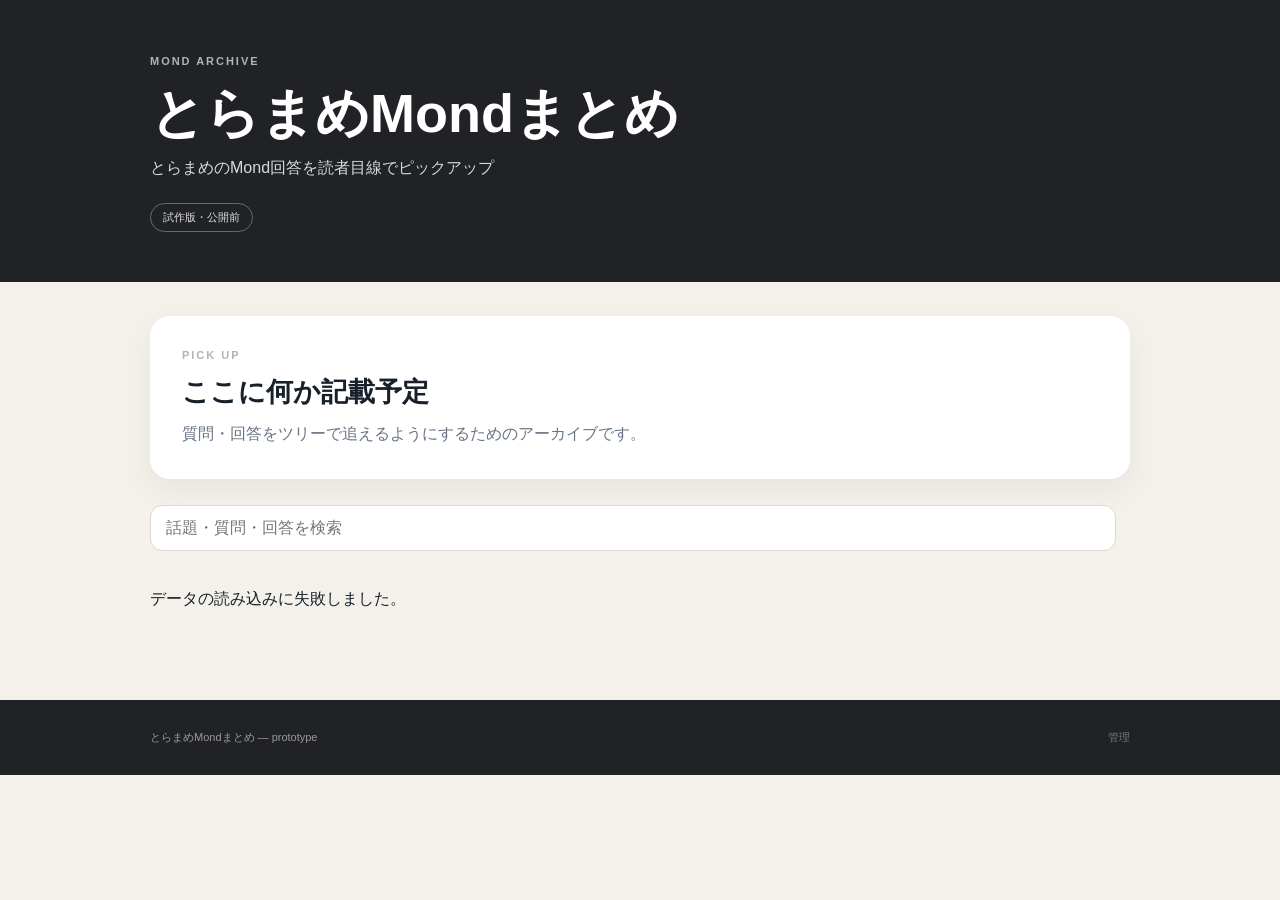
==== index.html @ af425914 "Add files via upload" ====
<!doctype html>
<html lang="ja"><head><meta charset="utf-8"><meta name="viewport" content="width=device-width,initial-scale=1">
<title>とらまめMondまとめ</title><style>
:root{--bg:#f4f1eb;--card:#fff;--soft:#faf9f6;--ink:#18212b;--muted:#687483;--line:#ddd8d0;--dark:#202226}*{box-sizing:border-box}html{margin:0;padding:0}body{margin:0;background:var(--bg);color:var(--ink);font-family:-apple-system,BlinkMacSystemFont,"Segoe UI","Noto Sans JP",sans-serif;line-height:1.8}.wrap{width:min(980px,calc(100% - 40px));margin:auto}.hero{background:var(--dark);color:white;padding:52px 0 50px}.eyebrow{font-size:11px;font-weight:800;letter-spacing:.18em;text-transform:uppercase;color:#aeb4bb}.hero h1{font-size:clamp(34px,6vw,54px);line-height:1.15;margin:10px 0}.hero p{margin:0;color:#d6d9dd;font-size:16px}.badge{display:inline-block;margin-top:20px;padding:4px 12px;border:1px solid #656a70;border-radius:999px;font-size:11px;color:#ddd}main{padding:34px 0 70px}.intro{padding:30px 32px;background:var(--card);border-radius:20px;box-shadow:0 12px 32px rgba(0,0,0,.055);margin-bottom:26px}.intro h2{font-size:27px;line-height:1.4;margin:8px 0}.intro p{margin:0;color:var(--muted)}.toolbar{display:flex;align-items:center;gap:14px;margin-bottom:34px}.search{flex:1;height:46px;border:1px solid var(--line);border-radius:12px;background:#fff;padding:0 15px;font:inherit;color:var(--ink);outline:none}.count{font-size:12px;color:#7b838d;white-space:nowrap}.topic{margin-bottom:58px}.topic-head{display:flex;justify-content:space-between;gap:20px;align-items:flex-start;margin-bottom:20px}.category{display:inline-block;background:#e8e5de;border-radius:999px;padding:2px 9px;font-size:10px;font-weight:800;letter-spacing:.1em}.topic h2{font-size:28px;line-height:1.35;margin:8px 0 2px}.desc{margin:0;color:#747d87}.pick{background:var(--dark);color:#fff;border-radius:999px;padding:4px 11px;font-size:10px;font-weight:800;letter-spacing:.12em;white-space:nowrap}.tree{position:relative;padding-left:34px}.tree:before{content:"";position:absolute;left:0;top:22px;bottom:20px;width:1px;background:#d3cec5}.node{position:relative;margin-bottom:20px}.node:before{content:"";position:absolute;left:0;top:35px;width:34px;height:1px;background:#d3cec5}.card{background:var(--card);border:1px solid var(--line);padding:20px 22px}.question{border-radius:16px 16px 10px 10px;background:var(--soft)}.answer{border-radius:10px 16px 16px 16px;margin-top:12px;margin-left:26px;position:relative}.answer:before{content:"";position:absolute;left:-14px;top:0;width:1px;height:100%;background:#e0dbd3}.label{display:flex;align-items:center;gap:8px;min-height:28px;color:#7a838d;font-size:10px;font-weight:900;letter-spacing:.14em;text-transform:uppercase;line-height:1}.avatar{display:block!important;width:28px!important;height:28px!important;min-width:28px!important;max-width:28px!important;min-height:28px!important;max-height:28px!important;flex:0 0 28px!important;border-radius:50%!important;object-fit:cover!important;margin:0!important;padding:0!important}.name{font-size:11px;font-weight:700;letter-spacing:0;text-transform:none;color:#707983;margin-left:1px}.body{margin-top:12px;font-size:16px;overflow-wrap:anywhere}.answer .body{font-size:17px}.links{display:flex;gap:16px;flex-wrap:wrap;margin-top:14px;font-size:12px}.links a{color:#66717c}footer{background:var(--dark);color:#999;padding:28px 0;font-size:11px}@media(max-width:650px){.wrap{width:calc(100% - 24px)}.hero{padding:40px 0}.intro{padding:23px}.intro h2{font-size:23px}.toolbar{display:block}.count{margin-top:7px}.topic-head{display:block}.pick{display:inline-block;margin-top:12px}.tree{padding-left:20px}.node:before{width:20px}.answer{margin-left:14px}.answer:before{left:-8px}.card{padding:17px}.avatar{width:26px!important;height:26px!important;min-width:26px!important;max-width:26px!important;min-height:26px!important;max-height:26px!important;flex-basis:26px!important}}
</style></head><body>
<header class="hero"><div class="wrap"><div class="eyebrow">MOND ARCHIVE</div><h1>とらまめMondまとめ</h1><p>とらまめのMond回答を読者目線でピックアップ</p><span class="badge">試作版・公開前</span></div></header>
<main class="wrap"><section class="intro"><div class="eyebrow">PICK UP</div><h2 id="sitePickupTitle">ここに何か記載予定</h2><p id="sitePickupDescription">質問・回答をツリーで追えるようにするためのアーカイブです。</p></section><div class="toolbar"><input id="search" class="search" type="search" placeholder="話題・質問・回答を検索" autocomplete="off"><span id="count" class="count"></span></div><section id="topics"></section></main><footer><div class="wrap" style="display:flex;justify-content:space-between;gap:16px;align-items:center"><span>とらまめMondまとめ — prototype</span><a href="admin/" style="color:#777;text-decoration:none;font-size:11px">管理</a></div></footer>
<script>
const esc=s=>String(s??'').replace(/[&<>"']/g,c=>({'&':'&amp;','<':'&lt;','>':'&gt;','"':'&quot;',"'":'&#39;'}[c]));const nl=s=>esc(s).replace(/\n/g,'<br>');
function nodeHTML(n){return `<article class="node"><div class="card question"><div class="label"><img class="avatar" src="anonymous.svg" alt="匿名"><span>QUESTION</span><span class="name">匿名</span></div><div class="body">${nl(n.question)}</div></div><div class="card answer"><div class="label"><img class="avatar" src="toramame-icon.jpg" alt="とらまめ"><span>ANSWER</span><span class="name">とらまめ</span></div><div class="body">${nl(n.answer)}</div><div class="links">${n.mond?`<a href="${esc(n.mond)}" target="_blank" rel="noopener">Mondで見る ↗</a>`:''}${n.x?`<a href="${esc(n.x)}" target="_blank" rel="noopener">Xで見る ↗</a>`:''}</div></div><div class="children"></div></article>`}
async function init(){const response=await fetch('data.json?v='+Date.now(),{cache:'no-store'});if(!response.ok)throw new Error('data.json '+response.status);const data=await response.json(),sec=document.getElementById('topics');
const site=data.site||{};
document.getElementById('siteTitle').textContent=site.title||'とらまめMondまとめ';
document.getElementById('siteSubtitle').textContent=site.subtitle||'';
document.getElementById('siteNotice').textContent=site.notice||'';
document.getElementById('sitePickupTitle').textContent=site.pickupTitle||'ここに何か記載予定';
document.getElementById('sitePickupDescription').textContent=site.pickupDescription||'質問・回答をツリーで追えるようにするためのアーカイブです。';function render(query=''){const q=query.trim().toLowerCase();sec.innerHTML='';let shown=0;for(const t of data.topics){const hay=[t.title,t.description,t.category,...t.nodes.flatMap(n=>[n.question,n.answer])].join(' ').toLowerCase();if(q&&!hay.includes(q))continue;shown++;const wrap=document.createElement('section');wrap.className='topic';wrap.innerHTML=`<div class="topic-head"><div><span class="category">${esc(t.category)}</span><h2>${esc(t.title)}</h2><p class="desc">${esc(t.description)}</p></div>${t.featured?'<span class="pick">PICK UP</span>':''}</div><div class="tree"></div>`;const tree=wrap.querySelector('.tree'),byId=Object.fromEntries(t.nodes.map(n=>[n.id,n]));function draw(id,parent){const n=byId[id];if(!n)return;const h=document.createElement('div');h.innerHTML=nodeHTML(n);const el=h.firstElementChild;parent.appendChild(el);const ch=el.querySelector('.children');(n.children||[]).forEach(cid=>draw(cid,ch))}t.nodes.filter(n=>n.type==='root').forEach(n=>draw(n.id,tree));sec.appendChild(wrap)}document.getElementById('count').textContent=`${shown} topics`}render();document.getElementById('search').addEventListener('input',e=>render(e.target.value))}init().catch(err=>{console.error(err);document.getElementById('topics').innerHTML='<p>データの読み込みに失敗しました。</p>'});
</script></body></html>
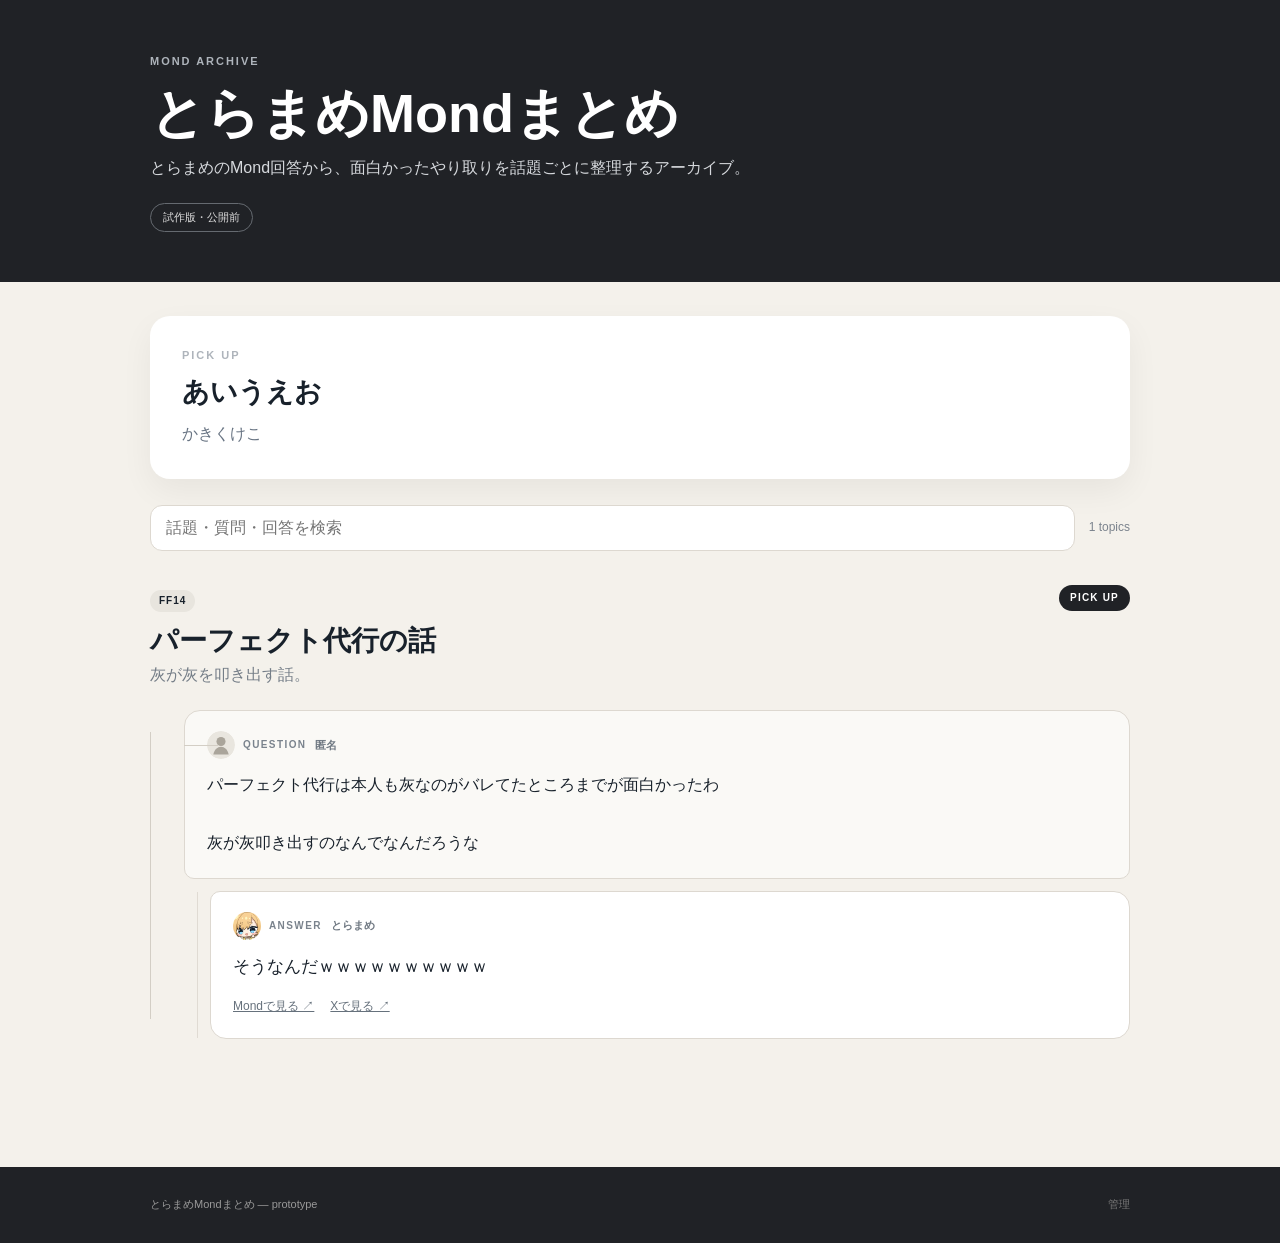
==== commit d313d279: "Add files via upload" ====
--- a/index.html
+++ b/index.html
@@ -3,7 +3,7 @@
 <title>とらまめMondまとめ</title><style>
 :root{--bg:#f4f1eb;--card:#fff;--soft:#faf9f6;--ink:#18212b;--muted:#687483;--line:#ddd8d0;--dark:#202226}*{box-sizing:border-box}html{margin:0;padding:0}body{margin:0;background:var(--bg);color:var(--ink);font-family:-apple-system,BlinkMacSystemFont,"Segoe UI","Noto Sans JP",sans-serif;line-height:1.8}.wrap{width:min(980px,calc(100% - 40px));margin:auto}.hero{background:var(--dark);color:white;padding:52px 0 50px}.eyebrow{font-size:11px;font-weight:800;letter-spacing:.18em;text-transform:uppercase;color:#aeb4bb}.hero h1{font-size:clamp(34px,6vw,54px);line-height:1.15;margin:10px 0}.hero p{margin:0;color:#d6d9dd;font-size:16px}.badge{display:inline-block;margin-top:20px;padding:4px 12px;border:1px solid #656a70;border-radius:999px;font-size:11px;color:#ddd}main{padding:34px 0 70px}.intro{padding:30px 32px;background:var(--card);border-radius:20px;box-shadow:0 12px 32px rgba(0,0,0,.055);margin-bottom:26px}.intro h2{font-size:27px;line-height:1.4;margin:8px 0}.intro p{margin:0;color:var(--muted)}.toolbar{display:flex;align-items:center;gap:14px;margin-bottom:34px}.search{flex:1;height:46px;border:1px solid var(--line);border-radius:12px;background:#fff;padding:0 15px;font:inherit;color:var(--ink);outline:none}.count{font-size:12px;color:#7b838d;white-space:nowrap}.topic{margin-bottom:58px}.topic-head{display:flex;justify-content:space-between;gap:20px;align-items:flex-start;margin-bottom:20px}.category{display:inline-block;background:#e8e5de;border-radius:999px;padding:2px 9px;font-size:10px;font-weight:800;letter-spacing:.1em}.topic h2{font-size:28px;line-height:1.35;margin:8px 0 2px}.desc{margin:0;color:#747d87}.pick{background:var(--dark);color:#fff;border-radius:999px;padding:4px 11px;font-size:10px;font-weight:800;letter-spacing:.12em;white-space:nowrap}.tree{position:relative;padding-left:34px}.tree:before{content:"";position:absolute;left:0;top:22px;bottom:20px;width:1px;background:#d3cec5}.node{position:relative;margin-bottom:20px}.node:before{content:"";position:absolute;left:0;top:35px;width:34px;height:1px;background:#d3cec5}.card{background:var(--card);border:1px solid var(--line);padding:20px 22px}.question{border-radius:16px 16px 10px 10px;background:var(--soft)}.answer{border-radius:10px 16px 16px 16px;margin-top:12px;margin-left:26px;position:relative}.answer:before{content:"";position:absolute;left:-14px;top:0;width:1px;height:100%;background:#e0dbd3}.label{display:flex;align-items:center;gap:8px;min-height:28px;color:#7a838d;font-size:10px;font-weight:900;letter-spacing:.14em;text-transform:uppercase;line-height:1}.avatar{display:block!important;width:28px!important;height:28px!important;min-width:28px!important;max-width:28px!important;min-height:28px!important;max-height:28px!important;flex:0 0 28px!important;border-radius:50%!important;object-fit:cover!important;margin:0!important;padding:0!important}.name{font-size:11px;font-weight:700;letter-spacing:0;text-transform:none;color:#707983;margin-left:1px}.body{margin-top:12px;font-size:16px;overflow-wrap:anywhere}.answer .body{font-size:17px}.links{display:flex;gap:16px;flex-wrap:wrap;margin-top:14px;font-size:12px}.links a{color:#66717c}footer{background:var(--dark);color:#999;padding:28px 0;font-size:11px}@media(max-width:650px){.wrap{width:calc(100% - 24px)}.hero{padding:40px 0}.intro{padding:23px}.intro h2{font-size:23px}.toolbar{display:block}.count{margin-top:7px}.topic-head{display:block}.pick{display:inline-block;margin-top:12px}.tree{padding-left:20px}.node:before{width:20px}.answer{margin-left:14px}.answer:before{left:-8px}.card{padding:17px}.avatar{width:26px!important;height:26px!important;min-width:26px!important;max-width:26px!important;min-height:26px!important;max-height:26px!important;flex-basis:26px!important}}
 </style></head><body>
-<header class="hero"><div class="wrap"><div class="eyebrow">MOND ARCHIVE</div><h1>とらまめMondまとめ</h1><p>とらまめのMond回答を読者目線でピックアップ</p><span class="badge">試作版・公開前</span></div></header>
+<header class="hero"><div class="wrap"><div class="eyebrow">MOND ARCHIVE</div><h1 id="siteTitle">とらまめMondまとめ</h1><p id="siteSubtitle">とらまめのMond回答を読者目線でピックアップ</p><span id="siteNotice" class="badge">試作版・公開前</span></div></header>
 <main class="wrap"><section class="intro"><div class="eyebrow">PICK UP</div><h2 id="sitePickupTitle">ここに何か記載予定</h2><p id="sitePickupDescription">質問・回答をツリーで追えるようにするためのアーカイブです。</p></section><div class="toolbar"><input id="search" class="search" type="search" placeholder="話題・質問・回答を検索" autocomplete="off"><span id="count" class="count"></span></div><section id="topics"></section></main><footer><div class="wrap" style="display:flex;justify-content:space-between;gap:16px;align-items:center"><span>とらまめMondまとめ — prototype</span><a href="admin/" style="color:#777;text-decoration:none;font-size:11px">管理</a></div></footer>
 <script>
 const esc=s=>String(s??'').replace(/[&<>"']/g,c=>({'&':'&amp;','<':'&lt;','>':'&gt;','"':'&quot;',"'":'&#39;'}[c]));const nl=s=>esc(s).replace(/\n/g,'<br>');
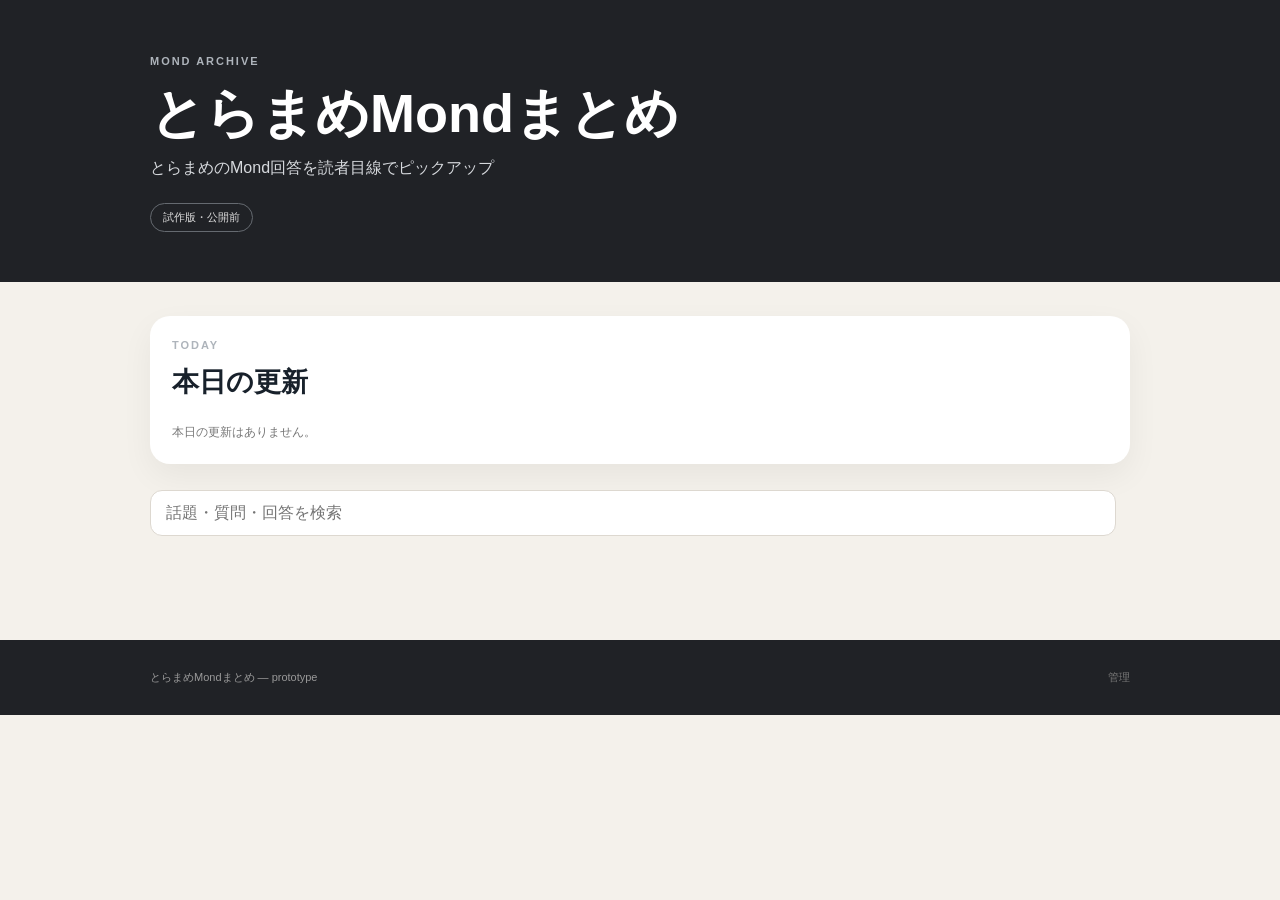
==== commit 5a730e99: "Add files via upload" ====
--- a/index.html
+++ b/index.html
@@ -2,9 +2,22 @@
 <html lang="ja"><head><meta charset="utf-8"><meta name="viewport" content="width=device-width,initial-scale=1">
 <title>とらまめMondまとめ</title><style>
 :root{--bg:#f4f1eb;--card:#fff;--soft:#faf9f6;--ink:#18212b;--muted:#687483;--line:#ddd8d0;--dark:#202226}*{box-sizing:border-box}html{margin:0;padding:0}body{margin:0;background:var(--bg);color:var(--ink);font-family:-apple-system,BlinkMacSystemFont,"Segoe UI","Noto Sans JP",sans-serif;line-height:1.8}.wrap{width:min(980px,calc(100% - 40px));margin:auto}.hero{background:var(--dark);color:white;padding:52px 0 50px}.eyebrow{font-size:11px;font-weight:800;letter-spacing:.18em;text-transform:uppercase;color:#aeb4bb}.hero h1{font-size:clamp(34px,6vw,54px);line-height:1.15;margin:10px 0}.hero p{margin:0;color:#d6d9dd;font-size:16px}.badge{display:inline-block;margin-top:20px;padding:4px 12px;border:1px solid #656a70;border-radius:999px;font-size:11px;color:#ddd}main{padding:34px 0 70px}.intro{padding:30px 32px;background:var(--card);border-radius:20px;box-shadow:0 12px 32px rgba(0,0,0,.055);margin-bottom:26px}.intro h2{font-size:27px;line-height:1.4;margin:8px 0}.intro p{margin:0;color:var(--muted)}.toolbar{display:flex;align-items:center;gap:14px;margin-bottom:34px}.search{flex:1;height:46px;border:1px solid var(--line);border-radius:12px;background:#fff;padding:0 15px;font:inherit;color:var(--ink);outline:none}.count{font-size:12px;color:#7b838d;white-space:nowrap}.topic{margin-bottom:58px}.topic-head{display:flex;justify-content:space-between;gap:20px;align-items:flex-start;margin-bottom:20px}.category{display:inline-block;background:#e8e5de;border-radius:999px;padding:2px 9px;font-size:10px;font-weight:800;letter-spacing:.1em}.topic h2{font-size:28px;line-height:1.35;margin:8px 0 2px}.desc{margin:0;color:#747d87}.pick{background:var(--dark);color:#fff;border-radius:999px;padding:4px 11px;font-size:10px;font-weight:800;letter-spacing:.12em;white-space:nowrap}.tree{position:relative;padding-left:34px}.tree:before{content:"";position:absolute;left:0;top:22px;bottom:20px;width:1px;background:#d3cec5}.node{position:relative;margin-bottom:20px}.node:before{content:"";position:absolute;left:0;top:35px;width:34px;height:1px;background:#d3cec5}.card{background:var(--card);border:1px solid var(--line);padding:20px 22px}.question{border-radius:16px 16px 10px 10px;background:var(--soft)}.answer{border-radius:10px 16px 16px 16px;margin-top:12px;margin-left:26px;position:relative}.answer:before{content:"";position:absolute;left:-14px;top:0;width:1px;height:100%;background:#e0dbd3}.label{display:flex;align-items:center;gap:8px;min-height:28px;color:#7a838d;font-size:10px;font-weight:900;letter-spacing:.14em;text-transform:uppercase;line-height:1}.avatar{display:block!important;width:28px!important;height:28px!important;min-width:28px!important;max-width:28px!important;min-height:28px!important;max-height:28px!important;flex:0 0 28px!important;border-radius:50%!important;object-fit:cover!important;margin:0!important;padding:0!important}.name{font-size:11px;font-weight:700;letter-spacing:0;text-transform:none;color:#707983;margin-left:1px}.body{margin-top:12px;font-size:16px;overflow-wrap:anywhere}.answer .body{font-size:17px}.links{display:flex;gap:16px;flex-wrap:wrap;margin-top:14px;font-size:12px}.links a{color:#66717c}footer{background:var(--dark);color:#999;padding:28px 0;font-size:11px}@media(max-width:650px){.wrap{width:calc(100% - 24px)}.hero{padding:40px 0}.intro{padding:23px}.intro h2{font-size:23px}.toolbar{display:block}.count{margin-top:7px}.topic-head{display:block}.pick{display:inline-block;margin-top:12px}.tree{padding-left:20px}.node:before{width:20px}.answer{margin-left:14px}.answer:before{left:-8px}.card{padding:17px}.avatar{width:26px!important;height:26px!important;min-width:26px!important;max-width:26px!important;min-height:26px!important;max-height:26px!important;flex-basis:26px!important}}
+
+.today-updates{padding:20px 22px}
+#todayUpdates{display:grid;gap:8px;margin-top:12px}
+.today-item{width:100%;display:flex;justify-content:space-between;align-items:center;gap:16px;text-align:left;border:1px solid #ded8cf;background:#fff;border-radius:10px;padding:11px 13px;cursor:pointer}
+.today-item strong{font-size:13px}
+.today-item span{font-size:10px;color:#777;white-space:nowrap}
+#todayUpdates>p{margin:8px 0 0;color:#777;font-size:12px}
+@media(max-width:650px){.today-item{align-items:flex-start;flex-direction:column;gap:3px}}
+
 </style></head><body>
 <header class="hero"><div class="wrap"><div class="eyebrow">MOND ARCHIVE</div><h1 id="siteTitle">とらまめMondまとめ</h1><p id="siteSubtitle">とらまめのMond回答を読者目線でピックアップ</p><span id="siteNotice" class="badge">試作版・公開前</span></div></header>
-<main class="wrap"><section class="intro"><div class="eyebrow">PICK UP</div><h2 id="sitePickupTitle">ここに何か記載予定</h2><p id="sitePickupDescription">質問・回答をツリーで追えるようにするためのアーカイブです。</p></section><div class="toolbar"><input id="search" class="search" type="search" placeholder="話題・質問・回答を検索" autocomplete="off"><span id="count" class="count"></span></div><section id="topics"></section></main><footer><div class="wrap" style="display:flex;justify-content:space-between;gap:16px;align-items:center"><span>とらまめMondまとめ — prototype</span><a href="admin/" style="color:#777;text-decoration:none;font-size:11px">管理</a></div></footer>
+<main class="wrap"><section class="intro today-updates">
+  <div class="eyebrow">TODAY</div>
+  <h2>本日の更新</h2>
+  <div id="todayUpdates"><p>本日の更新はありません。</p></div>
+</section><div class="toolbar"><input id="search" class="search" type="search" placeholder="話題・質問・回答を検索" autocomplete="off"><span id="count" class="count"></span></div><section id="topics"></section></main><footer><div class="wrap" style="display:flex;justify-content:space-between;gap:16px;align-items:center"><span>とらまめMondまとめ — prototype</span><a href="admin/" style="color:#777;text-decoration:none;font-size:11px">管理</a></div></footer>
 <script>
 const esc=s=>String(s??'').replace(/[&<>"']/g,c=>({'&':'&amp;','<':'&lt;','>':'&gt;','"':'&quot;',"'":'&#39;'}[c]));const nl=s=>esc(s).replace(/\n/g,'<br>');
 function nodeHTML(n){return `<article class="node"><div class="card question"><div class="label"><img class="avatar" src="anonymous.svg" alt="匿名"><span>QUESTION</span><span class="name">匿名</span></div><div class="body">${nl(n.question)}</div></div><div class="card answer"><div class="label"><img class="avatar" src="toramame-icon.jpg" alt="とらまめ"><span>ANSWER</span><span class="name">とらまめ</span></div><div class="body">${nl(n.answer)}</div><div class="links">${n.mond?`<a href="${esc(n.mond)}" target="_blank" rel="noopener">Mondで見る ↗</a>`:''}${n.x?`<a href="${esc(n.x)}" target="_blank" rel="noopener">Xで見る ↗</a>`:''}</div></div><div class="children"></div></article>`}
@@ -13,6 +26,38 @@
 document.getElementById('siteTitle').textContent=site.title||'とらまめMondまとめ';
 document.getElementById('siteSubtitle').textContent=site.subtitle||'';
 document.getElementById('siteNotice').textContent=site.notice||'';
-document.getElementById('sitePickupTitle').textContent=site.pickupTitle||'ここに何か記載予定';
-document.getElementById('sitePickupDescription').textContent=site.pickupDescription||'質問・回答をツリーで追えるようにするためのアーカイブです。';function render(query=''){const q=query.trim().toLowerCase();sec.innerHTML='';let shown=0;for(const t of data.topics){const hay=[t.title,t.description,t.category,...t.nodes.flatMap(n=>[n.question,n.answer])].join(' ').toLowerCase();if(q&&!hay.includes(q))continue;shown++;const wrap=document.createElement('section');wrap.className='topic';wrap.innerHTML=`<div class="topic-head"><div><span class="category">${esc(t.category)}</span><h2>${esc(t.title)}</h2><p class="desc">${esc(t.description)}</p></div>${t.featured?'<span class="pick">PICK UP</span>':''}</div><div class="tree"></div>`;const tree=wrap.querySelector('.tree'),byId=Object.fromEntries(t.nodes.map(n=>[n.id,n]));function draw(id,parent){const n=byId[id];if(!n)return;const h=document.createElement('div');h.innerHTML=nodeHTML(n);const el=h.firstElementChild;parent.appendChild(el);const ch=el.querySelector('.children');(n.children||[]).forEach(cid=>draw(cid,ch))}t.nodes.filter(n=>n.type==='root').forEach(n=>draw(n.id,tree));sec.appendChild(wrap)}document.getElementById('count').textContent=`${shown} topics`}render();document.getElementById('search').addEventListener('input',e=>render(e.target.value))}init().catch(err=>{console.error(err);document.getElementById('topics').innerHTML='<p>データの読み込みに失敗しました。</p>'});
+ const todayBox=document.getElementById('todayUpdates');
+ const today=new Date();
+ const todayKey=[today.getFullYear(),String(today.getMonth()+1).padStart(2,'0'),String(today.getDate()).padStart(2,'0')].join('-');
+ const todays=(data.topics||[])
+   .filter(t=>{
+     if(!t.updatedAt)return false;
+     const d=new Date(t.updatedAt);
+     const key=[d.getFullYear(),String(d.getMonth()+1).padStart(2,'0'),String(d.getDate()).padStart(2,'0')].join('-');
+     return key===todayKey;
+   })
+   .sort((a,b)=>new Date(b.updatedAt)-new Date(a.updatedAt));
+
+ if(todays.length){
+   const labels={created:"新しい話題を追加",question:"質問を追加",related:"関連質問を追加",updated:"内容を更新"};
+   todayBox.innerHTML=todays.map(t=>`
+     <button class="today-item" data-topic-id="${esc(t.id)}">
+       <strong>${esc(t.title)}</strong>
+       <span>${esc(labels[t.lastUpdateKind]||"内容を更新")}</span>
+     </button>
+   `).join('');
+ }else{
+   todayBox.innerHTML='<p>本日の更新はありません。</p>';
+ }
+function render(query=''){const q=query.trim().toLowerCase();sec.innerHTML='';let shown=0;for(const t of data.topics){const hay=[t.title,t.description,t.category,...t.nodes.flatMap(n=>[n.question,n.answer])].join(' ').toLowerCase();if(q&&!hay.includes(q))continue;shown++;const wrap=document.createElement('section');wrap.className='topic';wrap.innerHTML=`<div class="topic-head"><div><span class="category">${esc(t.category)}</span><h2>${esc(t.title)}</h2><p class="desc">${esc(t.description)}</p></div>${t.featured?'<span class="pick">PICK UP</span>':''}</div><div class="tree"></div>`;const tree=wrap.querySelector('.tree'),byId=Object.fromEntries(t.nodes.map(n=>[n.id,n]));function draw(id,parent){const n=byId[id];if(!n)return;const h=document.createElement('div');h.innerHTML=nodeHTML(n);const el=h.firstElementChild;parent.appendChild(el);const ch=el.querySelector('.children');(n.children||[]).forEach(cid=>draw(cid,ch))}t.nodes.filter(n=>n.type==='root').forEach(n=>draw(n.id,tree));sec.appendChild(wrap)}document.getElementById('count').textContent=`${shown} topics`}render();document.getElementById('search').addEventListener('input',e=>render(e.target.value))}
+ document.querySelectorAll('.today-item').forEach(btn=>{
+   btn.addEventListener('click',()=>{
+     const target=document.getElementById('topic-'+btn.dataset.topicId);
+     if(target)target.scrollIntoView({behavior:'smooth',block:'start'});
+   });
+ });
+
+}
+
+init().catch(err=>{console.error(err);document.getElementById('topics').innerHTML='<p>データの読み込みに失敗しました。</p>'});
 </script></body></html>
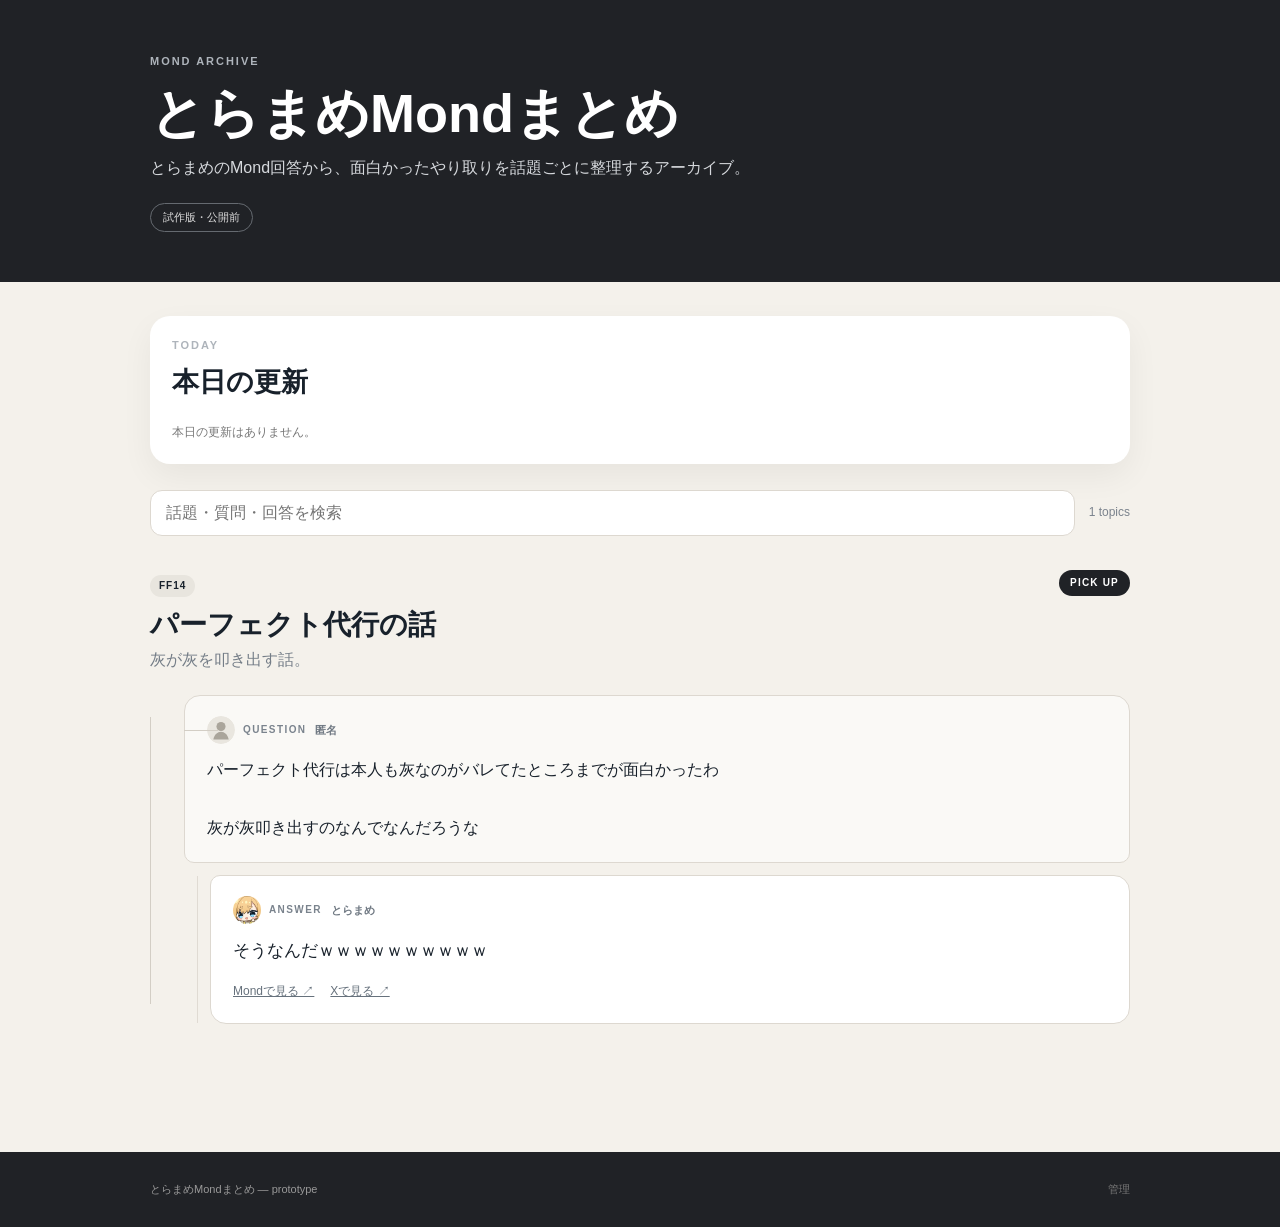
==== commit 8d97502c: "Add files via upload" ====
--- a/index.html
+++ b/index.html
@@ -19,45 +19,125 @@
   <div id="todayUpdates"><p>本日の更新はありません。</p></div>
 </section><div class="toolbar"><input id="search" class="search" type="search" placeholder="話題・質問・回答を検索" autocomplete="off"><span id="count" class="count"></span></div><section id="topics"></section></main><footer><div class="wrap" style="display:flex;justify-content:space-between;gap:16px;align-items:center"><span>とらまめMondまとめ — prototype</span><a href="admin/" style="color:#777;text-decoration:none;font-size:11px">管理</a></div></footer>
 <script>
-const esc=s=>String(s??'').replace(/[&<>"']/g,c=>({'&':'&amp;','<':'&lt;','>':'&gt;','"':'&quot;',"'":'&#39;'}[c]));const nl=s=>esc(s).replace(/\n/g,'<br>');
-function nodeHTML(n){return `<article class="node"><div class="card question"><div class="label"><img class="avatar" src="anonymous.svg" alt="匿名"><span>QUESTION</span><span class="name">匿名</span></div><div class="body">${nl(n.question)}</div></div><div class="card answer"><div class="label"><img class="avatar" src="toramame-icon.jpg" alt="とらまめ"><span>ANSWER</span><span class="name">とらまめ</span></div><div class="body">${nl(n.answer)}</div><div class="links">${n.mond?`<a href="${esc(n.mond)}" target="_blank" rel="noopener">Mondで見る ↗</a>`:''}${n.x?`<a href="${esc(n.x)}" target="_blank" rel="noopener">Xで見る ↗</a>`:''}</div></div><div class="children"></div></article>`}
-async function init(){const response=await fetch('data.json?v='+Date.now(),{cache:'no-store'});if(!response.ok)throw new Error('data.json '+response.status);const data=await response.json(),sec=document.getElementById('topics');
-const site=data.site||{};
-document.getElementById('siteTitle').textContent=site.title||'とらまめMondまとめ';
-document.getElementById('siteSubtitle').textContent=site.subtitle||'';
-document.getElementById('siteNotice').textContent=site.notice||'';
- const todayBox=document.getElementById('todayUpdates');
- const today=new Date();
- const todayKey=[today.getFullYear(),String(today.getMonth()+1).padStart(2,'0'),String(today.getDate()).padStart(2,'0')].join('-');
- const todays=(data.topics||[])
-   .filter(t=>{
-     if(!t.updatedAt)return false;
-     const d=new Date(t.updatedAt);
-     const key=[d.getFullYear(),String(d.getMonth()+1).padStart(2,'0'),String(d.getDate()).padStart(2,'0')].join('-');
-     return key===todayKey;
-   })
-   .sort((a,b)=>new Date(b.updatedAt)-new Date(a.updatedAt));
 
- if(todays.length){
-   const labels={created:"新しい話題を追加",question:"質問を追加",related:"関連質問を追加",updated:"内容を更新"};
-   todayBox.innerHTML=todays.map(t=>`
-     <button class="today-item" data-topic-id="${esc(t.id)}">
-       <strong>${esc(t.title)}</strong>
-       <span>${esc(labels[t.lastUpdateKind]||"内容を更新")}</span>
-     </button>
-   `).join('');
- }else{
-   todayBox.innerHTML='<p>本日の更新はありません。</p>';
- }
-function render(query=''){const q=query.trim().toLowerCase();sec.innerHTML='';let shown=0;for(const t of data.topics){const hay=[t.title,t.description,t.category,...t.nodes.flatMap(n=>[n.question,n.answer])].join(' ').toLowerCase();if(q&&!hay.includes(q))continue;shown++;const wrap=document.createElement('section');wrap.className='topic';wrap.innerHTML=`<div class="topic-head"><div><span class="category">${esc(t.category)}</span><h2>${esc(t.title)}</h2><p class="desc">${esc(t.description)}</p></div>${t.featured?'<span class="pick">PICK UP</span>':''}</div><div class="tree"></div>`;const tree=wrap.querySelector('.tree'),byId=Object.fromEntries(t.nodes.map(n=>[n.id,n]));function draw(id,parent){const n=byId[id];if(!n)return;const h=document.createElement('div');h.innerHTML=nodeHTML(n);const el=h.firstElementChild;parent.appendChild(el);const ch=el.querySelector('.children');(n.children||[]).forEach(cid=>draw(cid,ch))}t.nodes.filter(n=>n.type==='root').forEach(n=>draw(n.id,tree));sec.appendChild(wrap)}document.getElementById('count').textContent=`${shown} topics`}render();document.getElementById('search').addEventListener('input',e=>render(e.target.value))}
- document.querySelectorAll('.today-item').forEach(btn=>{
-   btn.addEventListener('click',()=>{
-     const target=document.getElementById('topic-'+btn.dataset.topicId);
-     if(target)target.scrollIntoView({behavior:'smooth',block:'start'});
-   });
- });
+const esc=s=>String(s??'').replace(/[&<>"']/g,c=>({'&':'&amp;','<':'&lt;','>':'&gt;','"':'&quot;',"'":'&#39;'}[c]));
+const nl=s=>esc(s).replace(/\n/g,'<br>');
 
+function nodeHTML(n){
+  return `<article class="node">
+    <div class="card question">
+      <div class="label"><img class="avatar" src="anonymous.svg" alt="匿名"><span>QUESTION</span><span class="name">匿名</span></div>
+      <div class="body">${nl(n.question)}</div>
+    </div>
+    <div class="card answer">
+      <div class="label"><img class="avatar" src="toramame-icon.jpg" alt="とらまめ"><span>ANSWER</span><span class="name">とらまめ</span></div>
+      <div class="body">${nl(n.answer)}</div>
+      <div class="links">
+        ${n.mond?`<a href="${esc(n.mond)}" target="_blank" rel="noopener">Mondで見る ↗</a>`:''}
+        ${n.x?`<a href="${esc(n.x)}" target="_blank" rel="noopener">Xで見る ↗</a>`:''}
+      </div>
+    </div>
+    <div class="children"></div>
+  </article>`;
 }
 
-init().catch(err=>{console.error(err);document.getElementById('topics').innerHTML='<p>データの読み込みに失敗しました。</p>'});
+function localDateKey(value){
+  const d=value instanceof Date ? value : new Date(value);
+  if(Number.isNaN(d.getTime())) return "";
+  return [d.getFullYear(),String(d.getMonth()+1).padStart(2,'0'),String(d.getDate()).padStart(2,'0')].join('-');
+}
+
+async function init(){
+  const response=await fetch('data.json?v='+Date.now(),{cache:'no-store'});
+  if(!response.ok) throw new Error('data.json '+response.status);
+
+  const data=await response.json();
+  const sec=document.getElementById('topics');
+  const site=data.site||{};
+
+  document.getElementById('siteTitle').textContent=site.title||'とらまめMondまとめ';
+  document.getElementById('siteSubtitle').textContent=site.subtitle||'';
+  document.getElementById('siteNotice').textContent=site.notice||'';
+
+  const todayBox=document.getElementById('todayUpdates');
+  const todayKey=localDateKey(new Date());
+  const todays=(data.topics||[])
+    .filter(t=>t.updatedAt && localDateKey(t.updatedAt)===todayKey)
+    .sort((a,b)=>new Date(b.updatedAt)-new Date(a.updatedAt));
+
+  if(todays.length){
+    const labels={created:"新しい話題を追加",question:"質問を追加",related:"関連質問を追加",updated:"内容を更新"};
+    todayBox.innerHTML=todays.map(t=>`
+      <button class="today-item" data-topic-id="${esc(t.id)}">
+        <strong>${esc(t.title)}</strong>
+        <span>${esc(labels[t.lastUpdateKind]||"内容を更新")}</span>
+      </button>
+    `).join('');
+  }else{
+    todayBox.innerHTML='<p>本日の更新はありません。</p>';
+  }
+
+  function render(query=''){
+    const q=query.trim().toLowerCase();
+    sec.innerHTML='';
+    let shown=0;
+
+    for(const t of (data.topics||[])){
+      const allNodes=[];
+      const collect=nodes=>{
+        for(const n of (nodes||[])){
+          allNodes.push(n);
+          if(Array.isArray(n.children) && n.children.length && typeof n.children[0]==='object') collect(n.children);
+        }
+      };
+      collect(t.nodes);
+
+      const hay=[t.title,t.description,t.category,...allNodes.flatMap(n=>[n.question,n.answer])].join(' ').toLowerCase();
+      if(q && !hay.includes(q)) continue;
+
+      shown++;
+      const wrap=document.createElement('section');
+      wrap.className='topic';
+      wrap.id='topic-'+t.id;
+      wrap.innerHTML=`<div class="topic-head"><div><span class="category">${esc(t.category)}</span><h2>${esc(t.title)}</h2><p class="desc">${esc(t.description)}</p></div>${t.featured?'<span class="pick">PICK UP</span>':''}</div><div class="tree"></div>`;
+      const tree=wrap.querySelector('.tree');
+
+      // Support both old ID-reference children and current nested-object children.
+      const byId=Object.fromEntries((t.nodes||[]).filter(n=>n&&n.id).map(n=>[n.id,n]));
+      function drawNode(n,parent){
+        if(!n)return;
+        const h=document.createElement('div');
+        h.innerHTML=nodeHTML(n);
+        const el=h.firstElementChild;
+        parent.appendChild(el);
+        const ch=el.querySelector('.children');
+        for(const child of (n.children||[])){
+          if(typeof child==='string') drawNode(byId[child],ch);
+          else drawNode(child,ch);
+        }
+      }
+      for(const n of (t.nodes||[])){
+        if(n.type==='root') drawNode(n,tree);
+      }
+      sec.appendChild(wrap);
+    }
+    document.getElementById('count').textContent=`${shown} topics`;
+  }
+
+  render();
+  document.getElementById('search').addEventListener('input',e=>render(e.target.value));
+
+  document.querySelectorAll('.today-item').forEach(btn=>{
+    btn.addEventListener('click',()=>{
+      const target=document.getElementById('topic-'+btn.dataset.topicId);
+      if(target) target.scrollIntoView({behavior:'smooth',block:'start'});
+    });
+  });
+}
+
+init().catch(err=>{
+  console.error(err);
+  document.getElementById('topics').innerHTML='<p>データの読み込みに失敗しました。</p>';
+});
+
 </script></body></html>
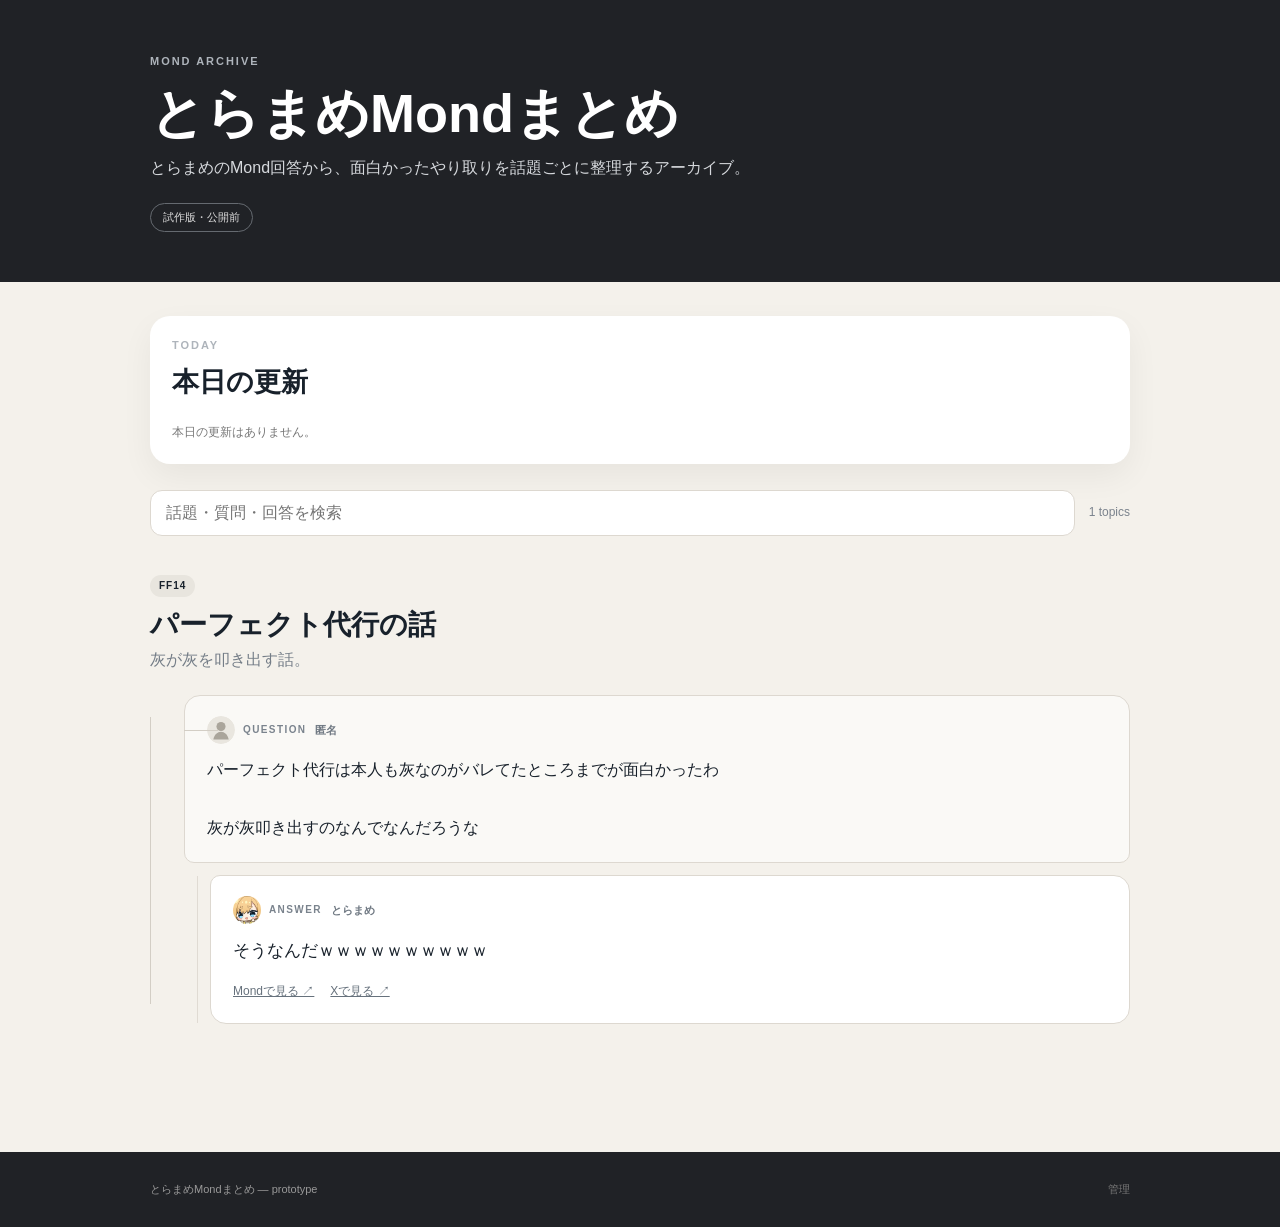
==== commit fc509866: "Add files via upload" ====
--- a/index.html
+++ b/index.html
@@ -99,7 +99,7 @@
       const wrap=document.createElement('section');
       wrap.className='topic';
       wrap.id='topic-'+t.id;
-      wrap.innerHTML=`<div class="topic-head"><div><span class="category">${esc(t.category)}</span><h2>${esc(t.title)}</h2><p class="desc">${esc(t.description)}</p></div>${t.featured?'<span class="pick">PICK UP</span>':''}</div><div class="tree"></div>`;
+      wrap.innerHTML=`<div class="topic-head"><div><span class="category">${esc(t.category)}</span><h2>${esc(t.title)}</h2><p class="desc">${esc(t.description)}</p></div></div><div class="tree"></div>`;
       const tree=wrap.querySelector('.tree');
 
       // Support both old ID-reference children and current nested-object children.
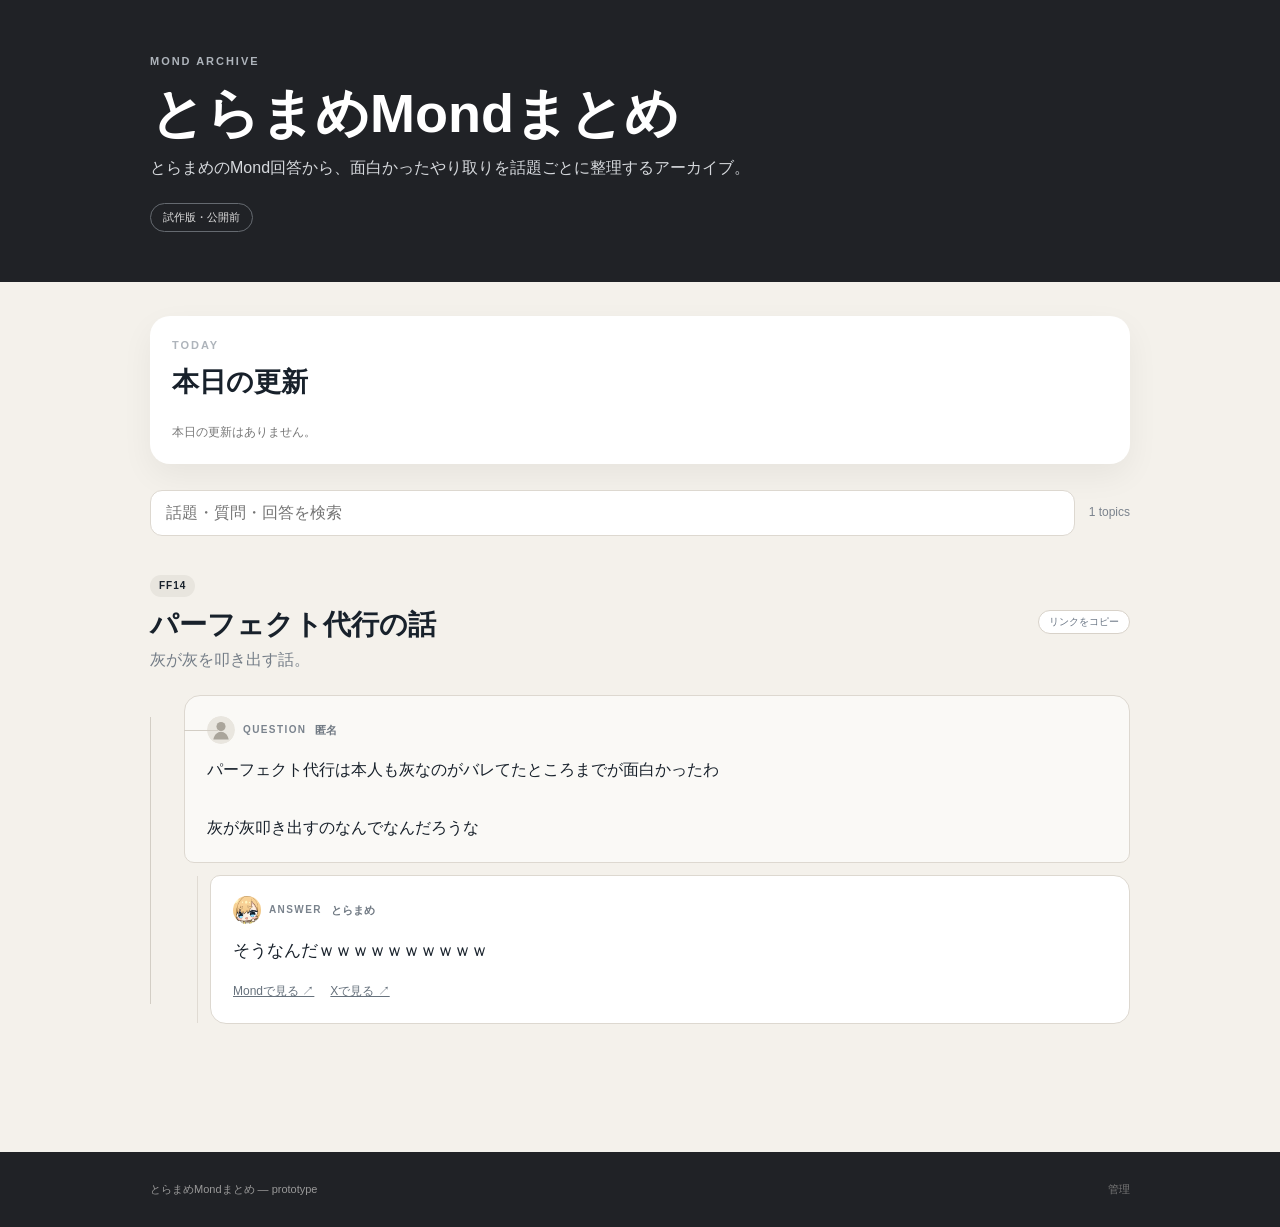
==== commit b62978cd: "Add files via upload" ====
--- a/index.html
+++ b/index.html
@@ -10,6 +10,23 @@
 .today-item span{font-size:10px;color:#777;white-space:nowrap}
 #todayUpdates>p{margin:8px 0 0;color:#777;font-size:12px}
 @media(max-width:650px){.today-item{align-items:flex-start;flex-direction:column;gap:3px}}
+
+
+.topic-title-row{display:flex;align-items:center;gap:10px;flex-wrap:wrap}
+.topic-title-row h2{margin-right:auto}
+.topic-link-btn{
+  border:1px solid #d8d2c9;
+  background:#fff;
+  color:#687483;
+  border-radius:999px;
+  padding:4px 10px;
+  font-size:10px;
+  cursor:pointer;
+}
+.topic-link-btn:hover{background:#f7f5f1}
+.topic:target{scroll-margin-top:20px}
+.topic.flash{animation:topicFlash 1.2s ease}
+@keyframes topicFlash{0%{filter:brightness(.97)}50%{filter:brightness(1.04)}100%{filter:none}}
 
 </style></head><body>
 <header class="hero"><div class="wrap"><div class="eyebrow">MOND ARCHIVE</div><h1 id="siteTitle">とらまめMondまとめ</h1><p id="siteSubtitle">とらまめのMond回答を読者目線でピックアップ</p><span id="siteNotice" class="badge">試作版・公開前</span></div></header>
@@ -99,7 +116,7 @@
       const wrap=document.createElement('section');
       wrap.className='topic';
       wrap.id='topic-'+t.id;
-      wrap.innerHTML=`<div class="topic-head"><div><span class="category">${esc(t.category)}</span><h2>${esc(t.title)}</h2><p class="desc">${esc(t.description)}</p></div></div><div class="tree"></div>`;
+      wrap.innerHTML=`<div class="topic-head"><div style="width:100%"><span class="category">${esc(t.category)}</span><div class="topic-title-row"><h2>${esc(t.title)}</h2><button class="topic-link-btn" data-copy-topic="${esc(t.id)}" type="button">リンクをコピー</button></div><p class="desc">${esc(t.description)}</p></div></div><div class="tree"></div>`;
       const tree=wrap.querySelector('.tree');
 
       // Support both old ID-reference children and current nested-object children.
@@ -125,6 +142,38 @@
   }
 
   render();
+
+  function jumpToHash(){
+    const raw=decodeURIComponent(location.hash.replace(/^#/,''));
+    if(!raw)return;
+    const target=document.getElementById(raw);
+    if(target){
+      requestAnimationFrame(()=>{
+        target.scrollIntoView({behavior:'smooth',block:'start'});
+        target.classList.add('flash');
+        setTimeout(()=>target.classList.remove('flash'),1300);
+      });
+    }
+  }
+
+  document.addEventListener('click',async e=>{
+    const btn=e.target.closest('[data-copy-topic]');
+    if(!btn)return;
+    const id='topic-'+btn.dataset.copyTopic;
+    const url=location.origin+location.pathname+'#'+encodeURIComponent(id);
+    try{
+      await navigator.clipboard.writeText(url);
+      const old=btn.textContent;
+      btn.textContent='コピーしました';
+      setTimeout(()=>btn.textContent=old,1200);
+    }catch{
+      prompt('このURLをコピーしてください。',url);
+    }
+  });
+
+  window.addEventListener('hashchange',jumpToHash);
+  jumpToHash();
+
   document.getElementById('search').addEventListener('input',e=>render(e.target.value));
 
   document.querySelectorAll('.today-item').forEach(btn=>{
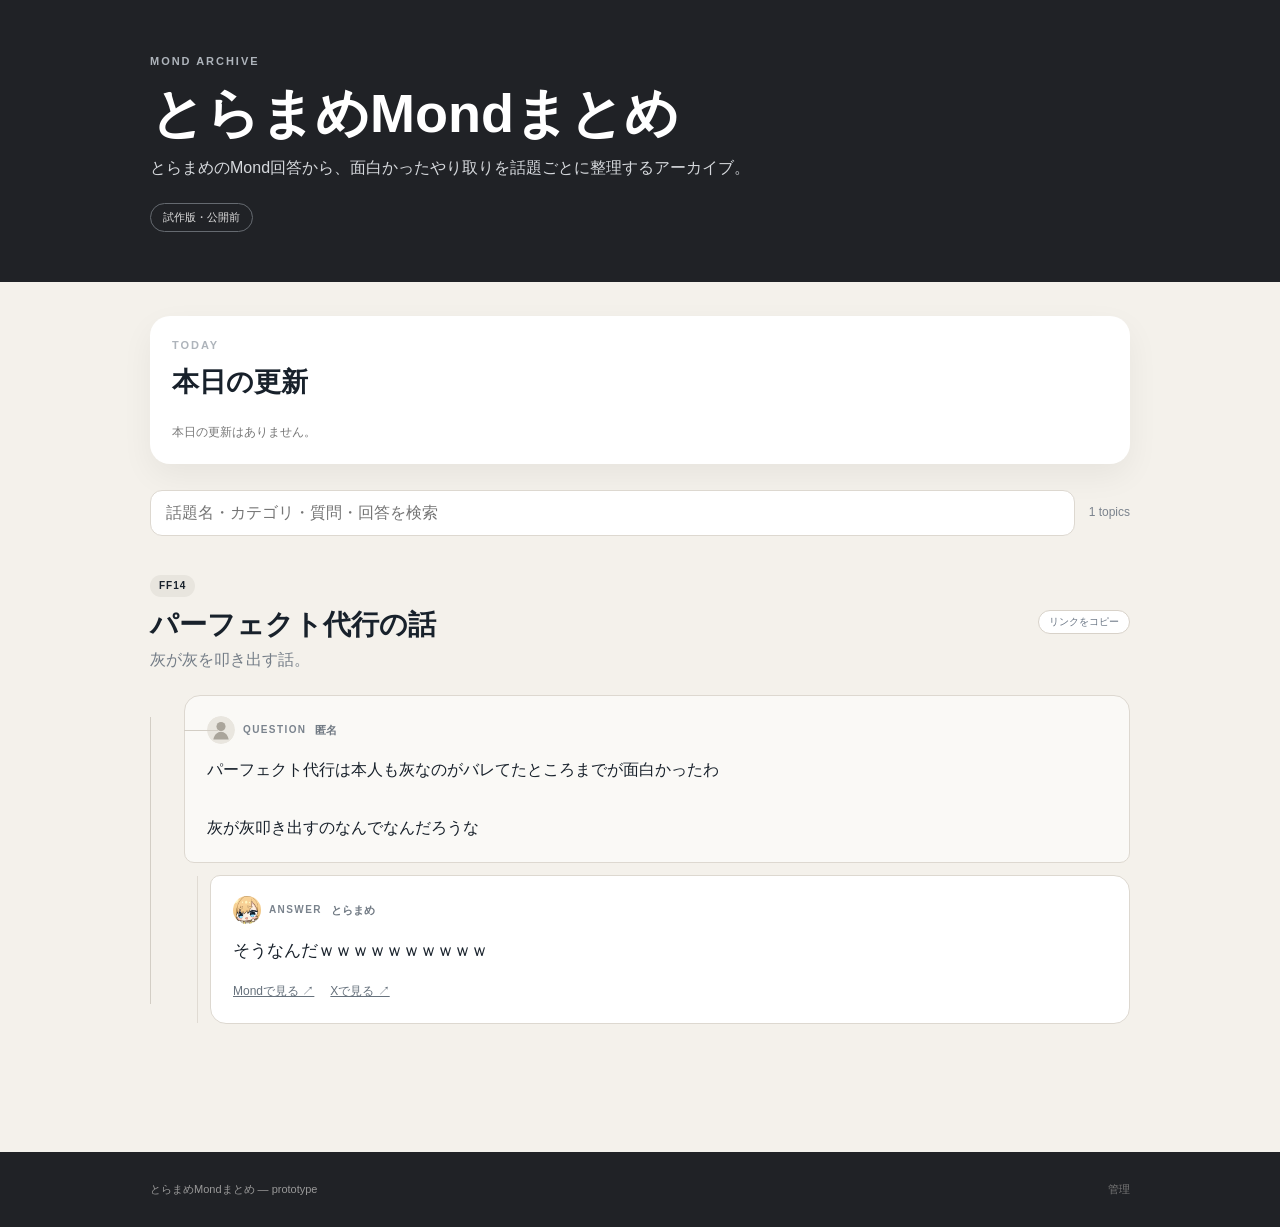
==== commit 1cf12ef9: "Add files via upload" ====
--- a/index.html
+++ b/index.html
@@ -28,13 +28,47 @@
 .topic.flash{animation:topicFlash 1.2s ease}
 @keyframes topicFlash{0%{filter:brightness(.97)}50%{filter:brightness(1.04)}100%{filter:none}}
 
+
+.search-wrap{display:flex;gap:8px;flex:1;min-width:0}
+.clear-search{
+  border:1px solid #d8d2c9;
+  background:#fff;
+  color:#687483;
+  border-radius:10px;
+  padding:0 12px;
+  font-size:11px;
+  cursor:pointer;
+}
+.search-hit{
+  outline:2px solid rgba(115,125,135,.12);
+  outline-offset:3px;
+}
+.search-empty{
+  background:#fff;
+  border:1px solid #ddd8d0;
+  border-radius:14px;
+  padding:22px;
+  color:#707983;
+  font-size:13px;
+}
+@media(max-width:650px){
+  .search-wrap{width:100%}
+  .clear-search{flex:0 0 auto}
+}
+
 </style></head><body>
 <header class="hero"><div class="wrap"><div class="eyebrow">MOND ARCHIVE</div><h1 id="siteTitle">とらまめMondまとめ</h1><p id="siteSubtitle">とらまめのMond回答を読者目線でピックアップ</p><span id="siteNotice" class="badge">試作版・公開前</span></div></header>
 <main class="wrap"><section class="intro today-updates">
   <div class="eyebrow">TODAY</div>
   <h2>本日の更新</h2>
   <div id="todayUpdates"><p>本日の更新はありません。</p></div>
-</section><div class="toolbar"><input id="search" class="search" type="search" placeholder="話題・質問・回答を検索" autocomplete="off"><span id="count" class="count"></span></div><section id="topics"></section></main><footer><div class="wrap" style="display:flex;justify-content:space-between;gap:16px;align-items:center"><span>とらまめMondまとめ — prototype</span><a href="admin/" style="color:#777;text-decoration:none;font-size:11px">管理</a></div></footer>
+</section><div class="toolbar">
+  <div class="search-wrap">
+    <input id="search" class="search" type="search" placeholder="話題名・カテゴリ・質問・回答を検索" autocomplete="off">
+    <button id="clearSearch" class="clear-search" type="button" hidden>クリア</button>
+  </div>
+  <span id="count" class="count"></span>
+</div><section id="topics"></section></main><footer><div class="wrap" style="display:flex;justify-content:space-between;gap:16px;align-items:center"><span>とらまめMondまとめ — prototype</span><a href="admin/" style="color:#777;text-decoration:none;font-size:11px">管理</a></div></footer>
 <script>
 
 const esc=s=>String(s??'').replace(/[&<>"']/g,c=>({'&':'&amp;','<':'&lt;','>':'&gt;','"':'&quot;',"'":'&#39;'}[c]));
@@ -101,26 +135,35 @@
 
     for(const t of (data.topics||[])){
       const allNodes=[];
-      const collect=nodes=>{
-        for(const n of (nodes||[])){
-          allNodes.push(n);
-          if(Array.isArray(n.children) && n.children.length && typeof n.children[0]==='object') collect(n.children);
+      const collectNode=n=>{
+        if(!n)return;
+        allNodes.push(n);
+        for(const child of (n.children||[])){
+          if(typeof child==='object') collectNode(child);
         }
       };
-      collect(t.nodes);
-
-      const hay=[t.title,t.description,t.category,...allNodes.flatMap(n=>[n.question,n.answer])].join(' ').toLowerCase();
-      if(q && !hay.includes(q)) continue;
+      for(const n of (t.nodes||[])) collectNode(n);
+
+      const fields=[
+        t.title||'',
+        t.category||'',
+        t.description||'',
+        ...allNodes.flatMap(n=>[n.question||'',n.answer||''])
+      ].map(v=>String(v).toLowerCase());
+
+      const matched=!q || fields.some(v=>v.includes(q));
+      if(!matched) continue;
 
       shown++;
+
       const wrap=document.createElement('section');
-      wrap.className='topic';
+      wrap.className='topic'+(q?' search-hit':'');
       wrap.id='topic-'+t.id;
       wrap.innerHTML=`<div class="topic-head"><div style="width:100%"><span class="category">${esc(t.category)}</span><div class="topic-title-row"><h2>${esc(t.title)}</h2><button class="topic-link-btn" data-copy-topic="${esc(t.id)}" type="button">リンクをコピー</button></div><p class="desc">${esc(t.description)}</p></div></div><div class="tree"></div>`;
+
       const tree=wrap.querySelector('.tree');
-
-      // Support both old ID-reference children and current nested-object children.
       const byId=Object.fromEntries((t.nodes||[]).filter(n=>n&&n.id).map(n=>[n.id,n]));
+
       function drawNode(n,parent){
         if(!n)return;
         const h=document.createElement('div');
@@ -128,17 +171,29 @@
         const el=h.firstElementChild;
         parent.appendChild(el);
         const ch=el.querySelector('.children');
+
         for(const child of (n.children||[])){
           if(typeof child==='string') drawNode(byId[child],ch);
           else drawNode(child,ch);
         }
       }
+
       for(const n of (t.nodes||[])){
         if(n.type==='root') drawNode(n,tree);
       }
+
       sec.appendChild(wrap);
     }
-    document.getElementById('count').textContent=`${shown} topics`;
+
+    const count=document.getElementById('count');
+    if(q){
+      count.textContent=`${shown}件ヒット`;
+      if(shown===0){
+        sec.innerHTML='<div class="search-empty">一致する話題・質問・回答はありません。</div>';
+      }
+    }else{
+      count.textContent=`${shown} topics`;
+    }
   }
 
   render();
@@ -174,7 +229,21 @@
   window.addEventListener('hashchange',jumpToHash);
   jumpToHash();
 
-  document.getElementById('search').addEventListener('input',e=>render(e.target.value));
+  const searchInput=document.getElementById('search');
+  const clearSearch=document.getElementById('clearSearch');
+
+  searchInput.addEventListener('input',e=>{
+    const value=e.target.value;
+    clearSearch.hidden=!value;
+    render(value);
+  });
+
+  clearSearch.addEventListener('click',()=>{
+    searchInput.value='';
+    clearSearch.hidden=true;
+    render('');
+    searchInput.focus();
+  });
 
   document.querySelectorAll('.today-item').forEach(btn=>{
     btn.addEventListener('click',()=>{
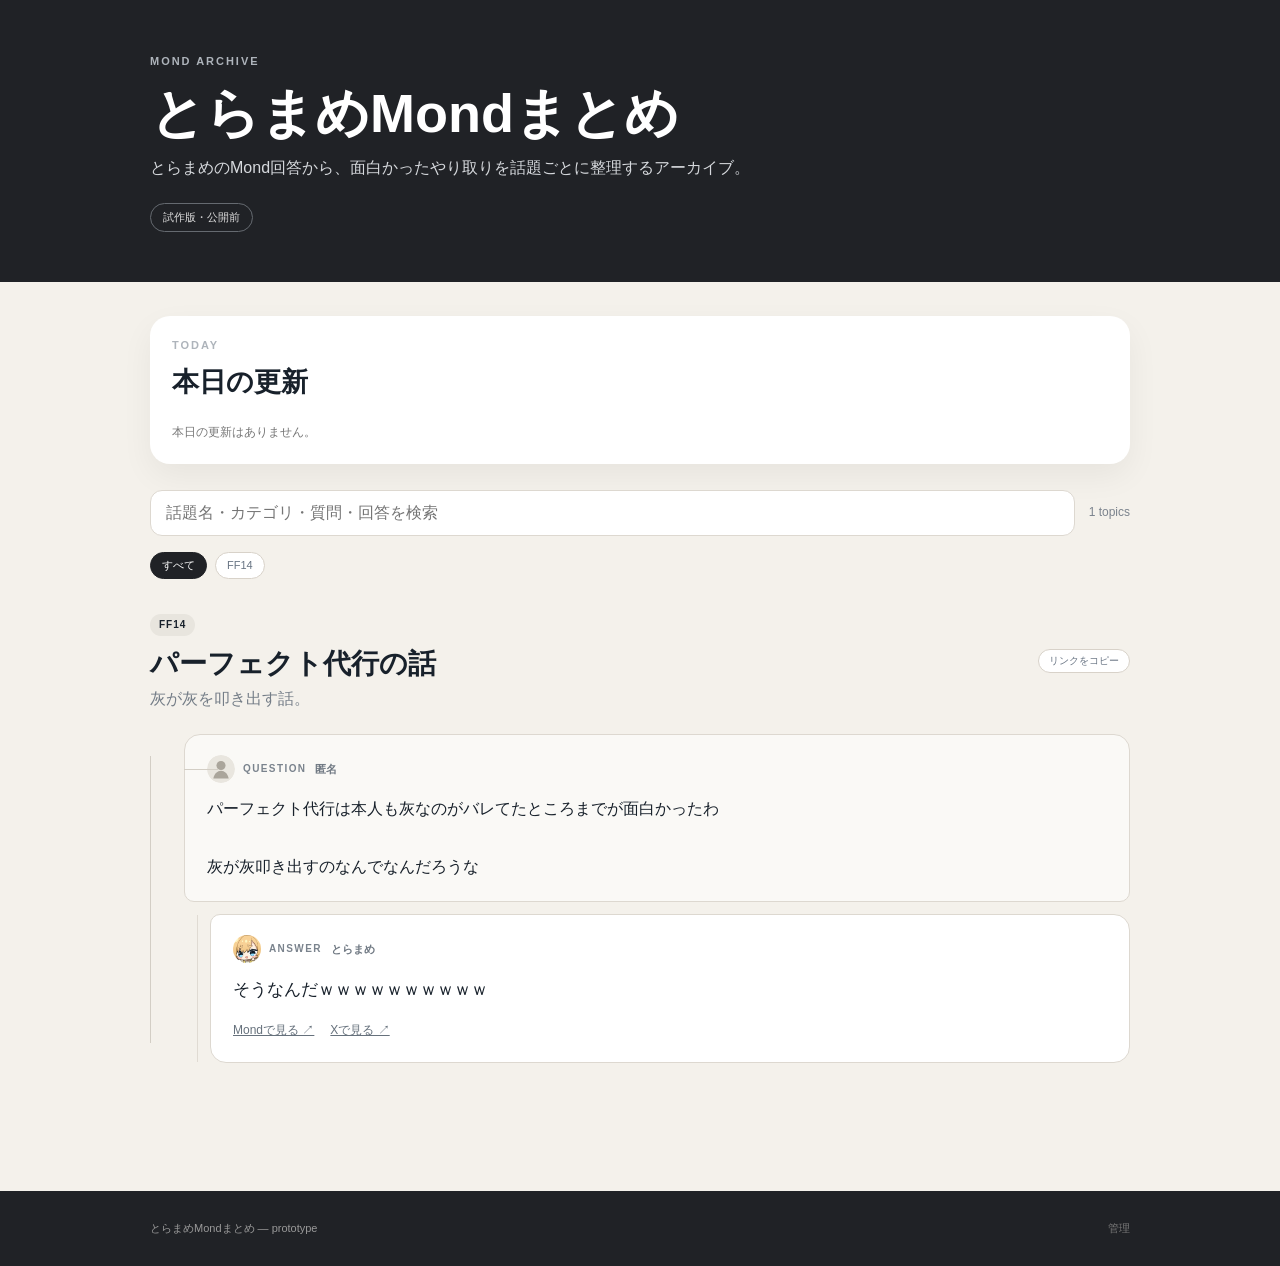
==== commit 6f15fcf8: "Add files via upload" ====
--- a/index.html
+++ b/index.html
@@ -54,6 +54,23 @@
 @media(max-width:650px){
   .search-wrap{width:100%}
   .clear-search{flex:0 0 auto}
+}
+
+
+.category-filter{display:flex;gap:8px;flex-wrap:wrap;margin:-18px 0 30px}
+.category-chip{
+  border:1px solid #d8d2c9;
+  background:#fff;
+  color:#687483;
+  border-radius:999px;
+  padding:5px 11px;
+  font-size:11px;
+  cursor:pointer;
+}
+.category-chip.active{
+  background:#202226;
+  color:#fff;
+  border-color:#202226;
 }
 
 </style></head><body>
@@ -68,7 +85,8 @@
     <button id="clearSearch" class="clear-search" type="button" hidden>クリア</button>
   </div>
   <span id="count" class="count"></span>
-</div><section id="topics"></section></main><footer><div class="wrap" style="display:flex;justify-content:space-between;gap:16px;align-items:center"><span>とらまめMondまとめ — prototype</span><a href="admin/" style="color:#777;text-decoration:none;font-size:11px">管理</a></div></footer>
+</div>
+<div class="category-filter" id="categoryFilter" aria-label="カテゴリで絞り込み"></div><section id="topics"></section></main><footer><div class="wrap" style="display:flex;justify-content:space-between;gap:16px;align-items:center"><span>とらまめMondまとめ — prototype</span><a href="admin/" style="color:#777;text-decoration:none;font-size:11px">管理</a></div></footer>
 <script>
 
 const esc=s=>String(s??'').replace(/[&<>"']/g,c=>({'&':'&amp;','<':'&lt;','>':'&gt;','"':'&quot;',"'":'&#39;'}[c]));
@@ -105,6 +123,21 @@
   const data=await response.json();
   const sec=document.getElementById('topics');
   const site=data.site||{};
+  let activeCategory="";
+
+  const categories=[...new Set(
+    (data.topics||[])
+      .map(t=>(t.category||"").trim())
+      .filter(Boolean)
+  )].sort((a,b)=>a.localeCompare(b,"ja"));
+
+  const categoryFilter=document.getElementById("categoryFilter");
+  categoryFilter.innerHTML=[
+    `<button type="button" class="category-chip active" data-category="">すべて</button>`,
+    ...categories.map(c=>`<button type="button" class="category-chip" data-category="${esc(c)}">${esc(c)}</button>`)
+  ].join("");
+
+
 
   document.getElementById('siteTitle').textContent=site.title||'とらまめMondまとめ';
   document.getElementById('siteSubtitle').textContent=site.subtitle||'';
@@ -152,7 +185,8 @@
       ].map(v=>String(v).toLowerCase());
 
       const matched=!q || fields.some(v=>v.includes(q));
-      if(!matched) continue;
+      const categoryMatched=!activeCategory || (t.category||"")===activeCategory;
+      if(!matched || !categoryMatched) continue;
 
       shown++;
 
@@ -245,6 +279,14 @@
     searchInput.focus();
   });
 
+  categoryFilter.addEventListener("click",e=>{
+    const btn=e.target.closest("[data-category]");
+    if(!btn)return;
+    activeCategory=btn.dataset.category||"";
+    categoryFilter.querySelectorAll(".category-chip").forEach(x=>x.classList.toggle("active",x===btn));
+    render(searchInput.value);
+  });
+
   document.querySelectorAll('.today-item').forEach(btn=>{
     btn.addEventListener('click',()=>{
       const target=document.getElementById('topic-'+btn.dataset.topicId);
